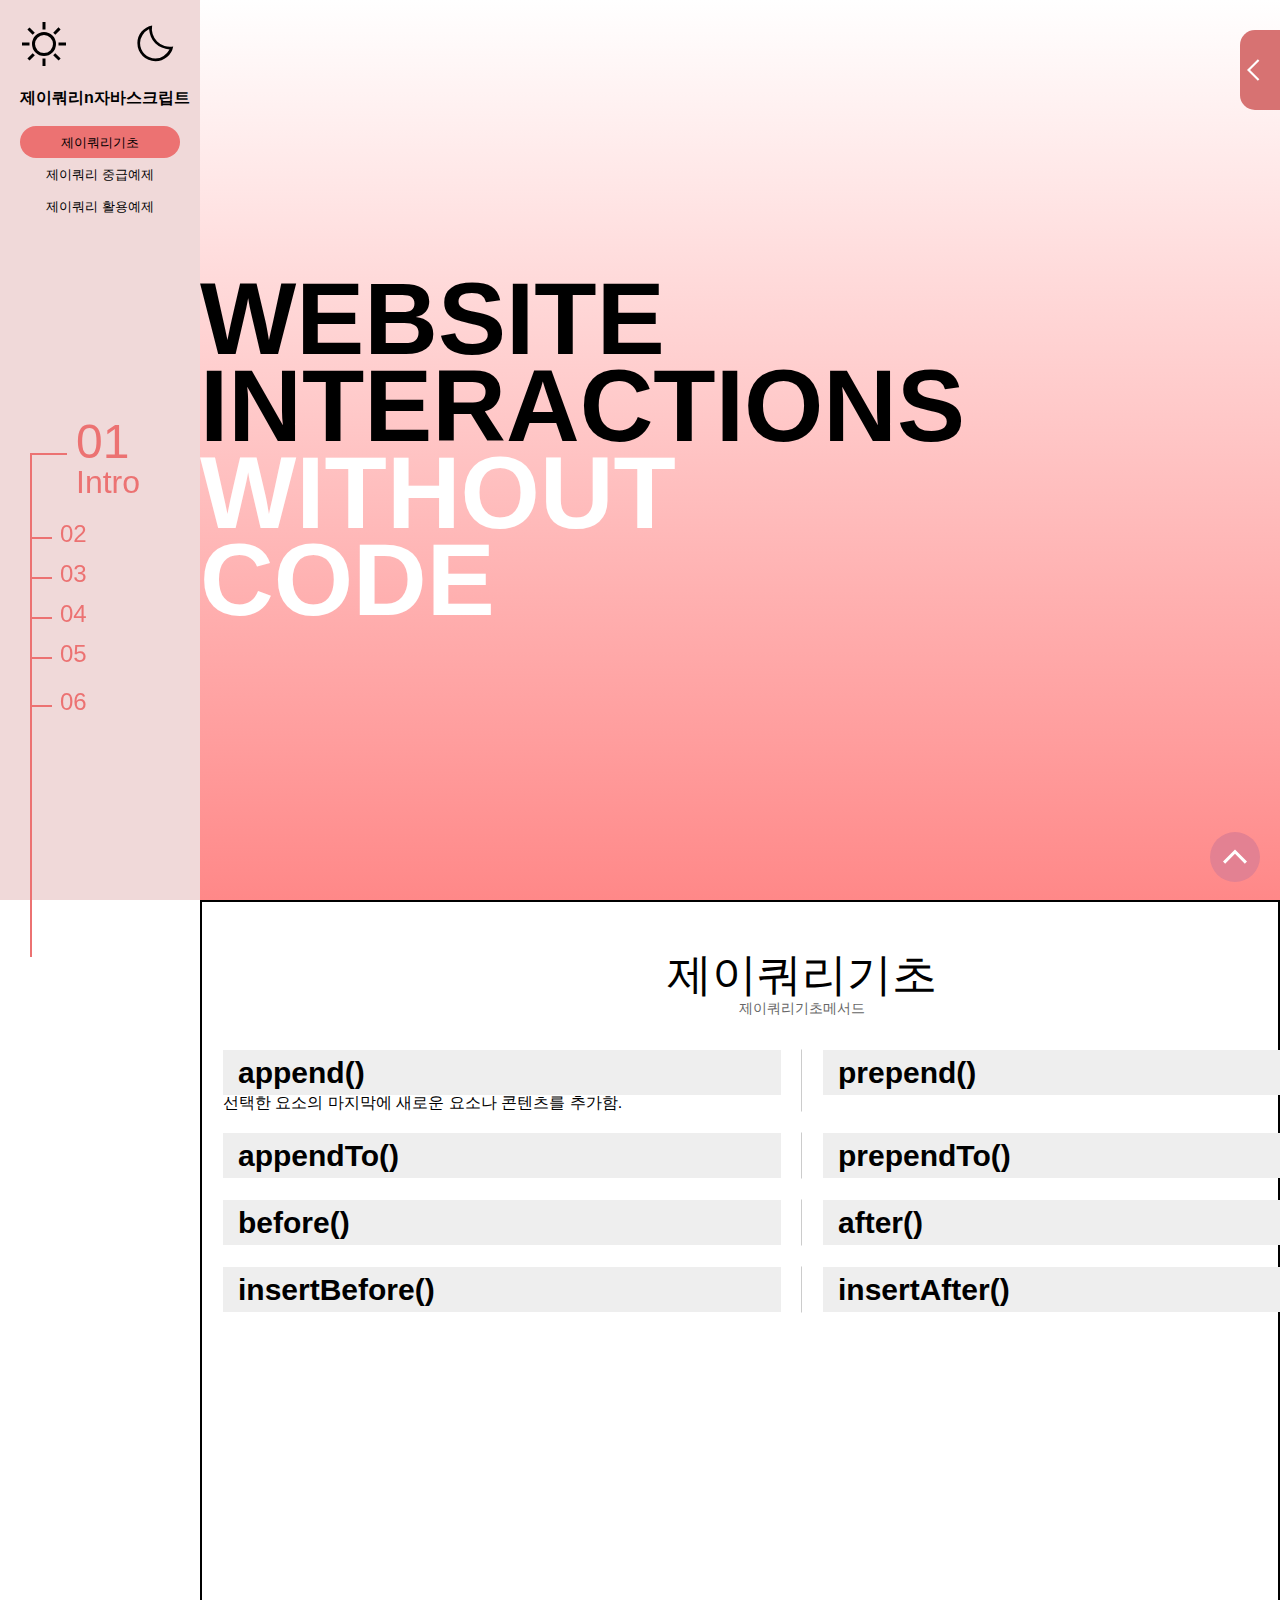
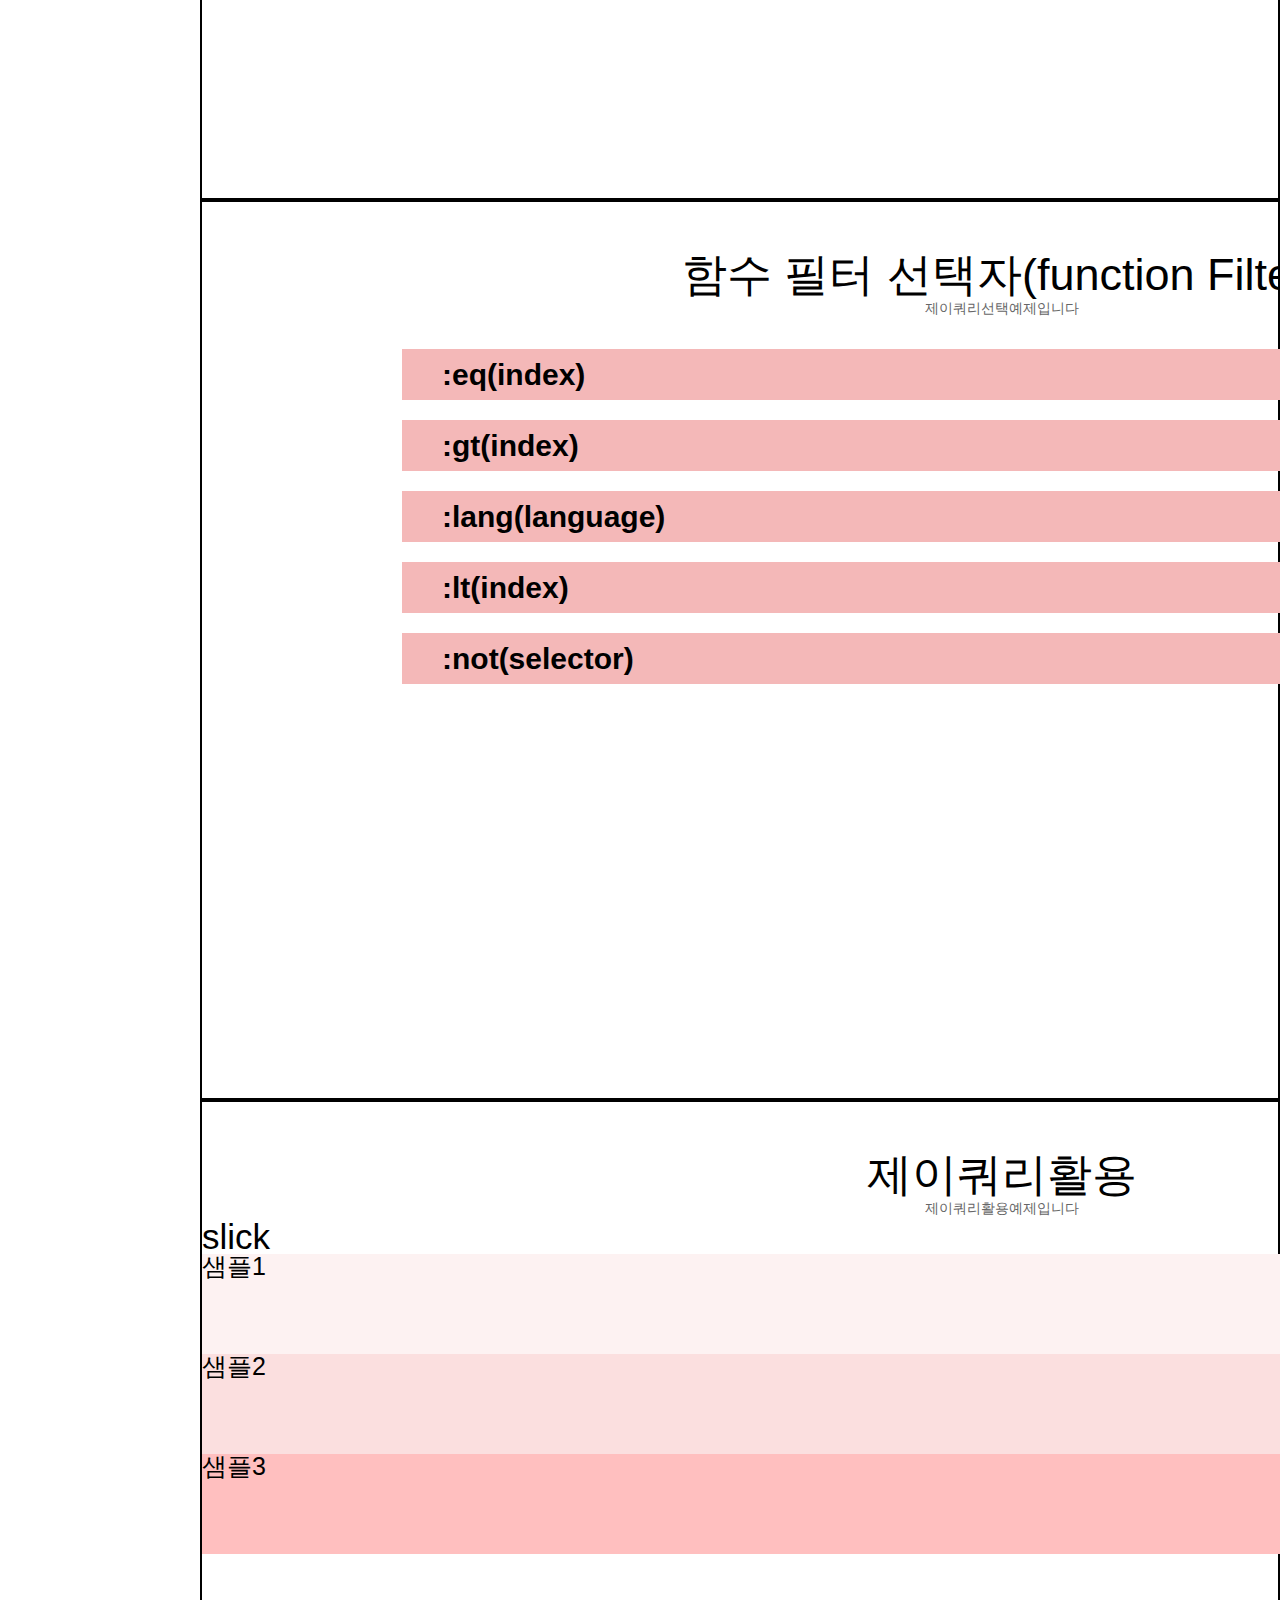
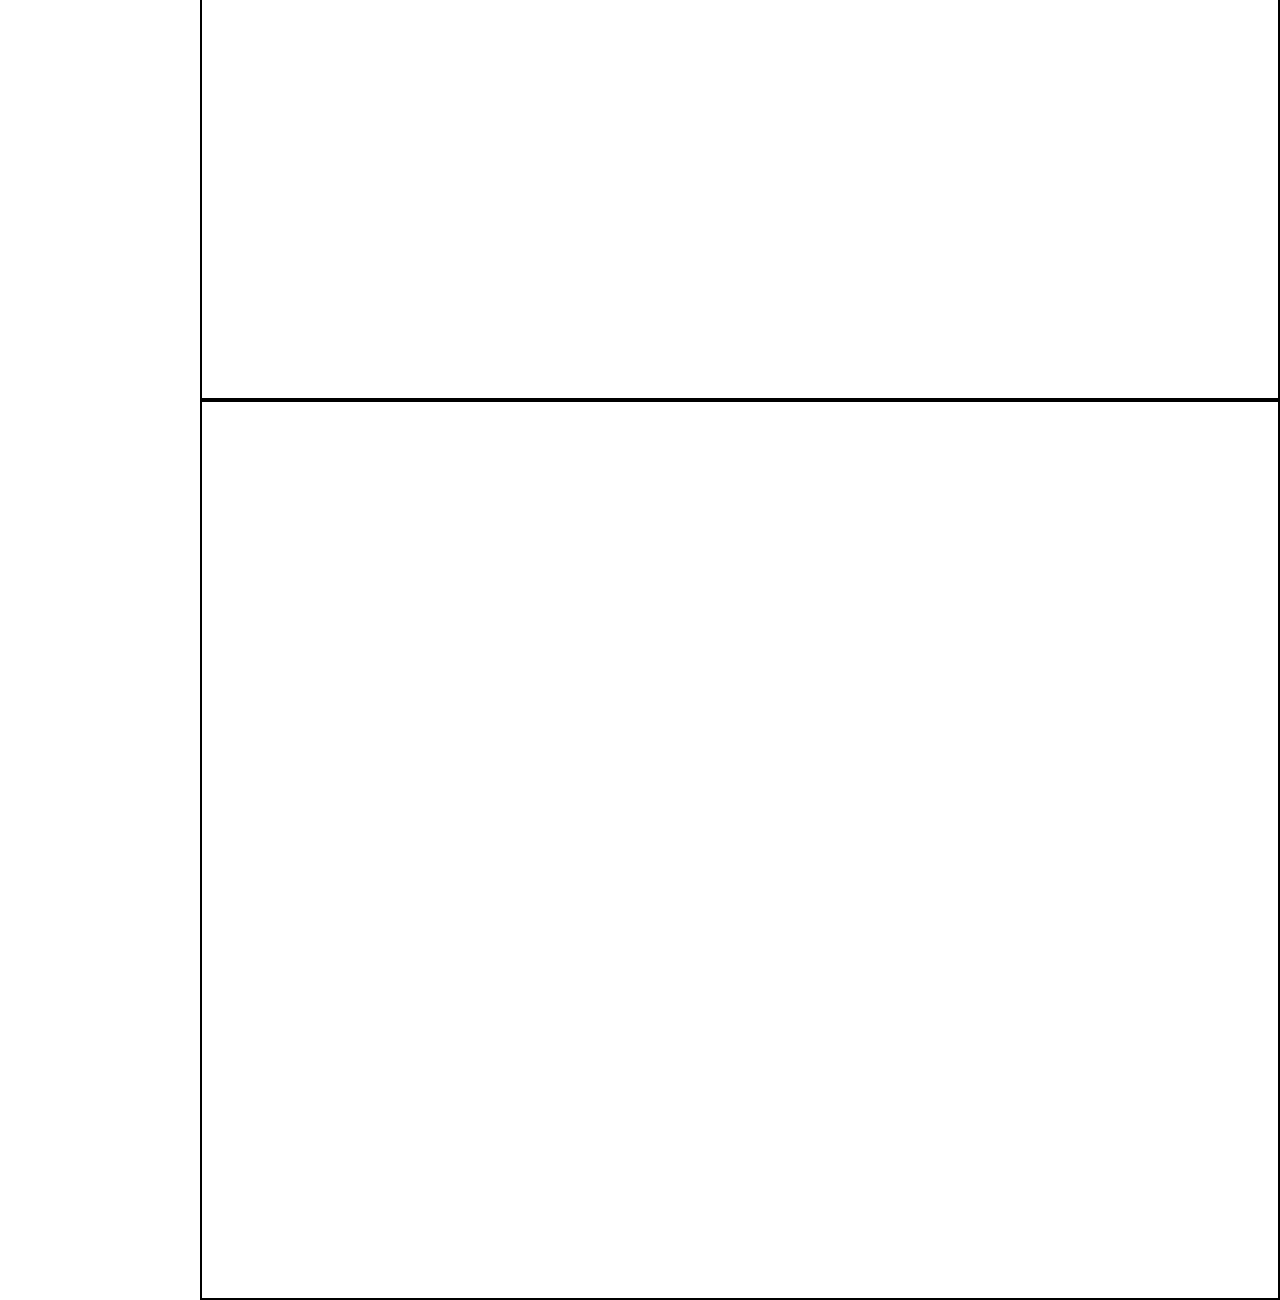
==== index.html @ 9b035a61 "Update and rename jquery.html to index.html" ====
<!DOCTYPE html>
<html lang="ko">
<head>
    <meta charset="UTF-8">
    <meta name="viewport" content="width=device-width, initial-scale=1.0">
    <title>제이쿼리n자바스크립트</title>
    <!--리셋cdn연결-->
    <link rel="stylesheet" href="https://cdn.jsdelivr.net/npm/reset-css@5.0.1/reset.css">
    <!--리셋파일연결-->
    <link rel="stylesheet" href="css/reset.css">
    <!--common.css-->
    <link rel="stylesheet" href="css/common.css">
    <!--style.css-->
    <link rel="stylesheet" href="css/style.css">
    <!--제이쿼리 cdn연결-->
    <!-- <script src="https://code.jquery.com/jquery-3.7.0.min.js" type="text/javascript"></script> -->
    <script src="https://cdnjs.cloudflare.com/ajax/libs/jquery/2.1.3/jquery.min.js"></script>
    <script type="text/javascript">
        $(document).ready(function(){
            // 첫번째 li에 클래스current를 붙이시오
            $(".gnb li:nth-child(1)").addClass("current");
            //li를 클릭하면 실행하시오 
            $(".gnb li").click(function(){
                //첫번째 li에 클래스 current를 붙이시오
                $(this).addClass("current"); //this는 클릭한 li
                //클릭한 대상을 제외한 나머지 형제요소의 클래스를 없애라
                $(this).siblings().removeClass("current"); //siblings()는 앞요소를 제외한 나머지 형제요소들
            });
            //aside의 button을 클릭하면 실행해주세요
            $("aside button").click(function(){
                $("aside").toggleClass("asideshow")
                $(this).toggleClass("buttonreverse")
            });
            //enb의 첫번째 li를 클릭하면 실행하시오(클릭한 대상에 클래스를 붙이시오(jo))
            $("ul.enb li:nth-child(1) a").click(function(){
                $("body main").addClass("ju");
                $("body main").removeClass("ya");
                return false
            });
            //enb의 두번째 li를 클릭하면 실행하시오(클릭한 대상에 클래스를 붙이시오(ya)
            $("ul.enb li:nth-child(2) a").click(function(){
                $("body main").addClass("ya");
                $("body main").removeClass("ju");
                return false
            });
            // 대메뉴클릭시 페이지슬라이딩
            $("header div.wrap ul.gnb li:nth-child(1) a").click(function(){
                $("html,body").animate({scrollTop:800},1500);
            //scrollTop은 스크롤바의 윗부분 / 2000 위치  / 1500 1.5초
            });
            $("header div.wrap ul.gnb li:nth-child(2) a").click(function(){
                $("html,body").animate({scrollTop:1727},1500);
            //scrollTop은 스크롤바의 윗부분 / 2000 위치  / 1500 1.5초
            });
            $("header div.wrap ul.gnb li:nth-child(3) a").click(function(){
                $("html,body").animate({scrollTop:2654},1500);
            //scrollTop은 스크롤바의 윗부분 / 2000 위치  / 1500 1.5초
            });
            $("a.top").click(function(){
                $("html,body").animate({scrollTop:0},1500);
                return false;
            });
            //basic의 p를 감추시오 hide();
            $("main #basic .wrap article ul.list li a p").hide();
            //basic의 h3을 클릭하면 실행하시오
            $("main #basic .wrap article ul.list li a h3").click(function(){
                $(this).next().slideToggle();
                // $(this).parent().parent().siblings().children().children("p").slideUp();
                $(this).parents("li").siblings().find("p").slideUp();
                //클릭한 요소의 li에 보더칼라지정
                $(this).parents("li").toggleClass("border-color");
                //클릭한요소 li이가 아닌 다른 형제 요소들의 클래스(border-color)를 없애시오
                $(this).parents("li").siblings().removeClass("border-color");
            });
            //basic의 a클릭시 새로고침 방지 return false
            $("main #basic .wrap article ul.list li a").click(function(){
                return false;
            });
            //basic의 첫번째 li를 보이게 해라 show()
            $("main #basic .wrap article ul.list li:nth-child(1) a p").show();
            ////basic의 h3에 hover하면 실행하시오(function 2개 배치)
            $("main #basic .wrap article ul.list li a h3").hover(
                function(){
                    //오버한 대상의 li에 border를 지정하시오(css이용)
                    $(this).parents("li").css("border","1px solid #999");
                },
                function(){
                    //오버한 대상의 li에 border 값을 none하시오
                    $(this).parents("li").css("border-color","none");
                }
            );
            
            //middle
            $("#middle .wrap article ul.list li p").hide();
            $("#middle .wrap article ul.list li h3").click(function(){
                $(this).next().slideToggle();  
                $(this).parents("li").siblings().find("p").slideUp();
                $(this).parents("li").toggleClass("border-color","#f4b8b8");
                $(this).parents("li").siblings().removeClass("border-color");
            });  
            $("#middle .wrap article ul.list li h3").click(function(){
                return false;
            }); 
            $("#middle .wrap article ul.list li").show();  
            $("#middle .wrap article ul.list li h3").hover(
                function(){
                    //오버한 대상의 li에 border를 지정하시오(css이용)
                    $(this).parents("li").css("border","1px solid #f4b8b8");
                },
                function(){
                    //오버한 대상의 li에 border 값을 none하시오
                    $(this).parents("li").css("border","none");
                }
            );
        });    
    </script>
    <!-- <script type="text/javascript" src="https://daks2k3a4ib2z.cloudfront.net/5317d67d660658b254000454/js/webflow.js?2f83b8326cc4c8f7327b5dba30444a37"></script> -->
    <!-- 슬릭 -->
    <link rel="stylesheet" type="text/css" href="http://cdn.jsdelivr.net/npm/slick-carousel@1.8.1/slick/slick.css"/>
    <link rel="stylesheet" type="text/css" href="http://cdn.jsdelivr.net/npm/slick-carousel@1.8.1/slick/slick-theme.css"/>
    <script type="text/javascript" src="http://cdn.jsdelivr.net/npm/slick-carousel@1.8.1/slick/slick.min.js"></script>
    <script>
        $(document).ready(function(){
            $('.slic').slick();
        });
    </script>
    <!-- 페이지 슬라이딩.사이트 도트 -->
    <link rel="stylesheet" href="css/timelinenav.css">
    <script src="https://maxcdn.bootstrapcdn.com/bootstrap/3.3.6/js/bootstrap.min.js"></script>
    <!-- <script src="js/smoothscroll.js"></script> -->
    <!-- portfolio -->
    <link rel="stylesheet" href="css/portfolio.css">
    <script src="js/portfolio.js"></script>
</head>
<body data-spy="scroll" data-target="#navbar-example">
    <header>
        <div class="wrap">
            <h1>제이쿼리n자바스크립트</h1>
            <ul class="gnb">
                <li><a href="#basic">제이쿼리기초</a></li>
                <li><a href="#middle">제이쿼리 중급예제</a></li>
                <li><a href="#use">제이쿼리 활용예제</a></li>
            </ul>
            <ul class="enb">
                <li><a href="" class="day">주간모드</a></li>
                <li><a href="" class="night">야간모드</a></li>
            </ul>
        </div>
    </header>
    <div id="title">
        <div class="wrap">
            <div class="main-heading-wrapper">
                <h2 data-ix="fade-in-heading">Website&nbsp;</h2>
                <h2 data-ix="fade-in-heading-2">Interactions</h2>
                <h2 class="without-code" data-ix="fade-in-heading-3">without</h2>
                <h2 class="without-code" data-ix="fade-in-heading-4">code</h2>
            </div>
        </div>
    </div>
    <main>
        <section id="basic">
            <div class="wrap padding50">
                <article class="flex flex-column flex-align-center">
                    <h2 class="h2">제이쿼리기초</h2>
                    <p class="p">제이쿼리기초메서드</p>
                    <ul class="list">
                        <li>
                            <a href="">
                                <h3>append()</h3>
                                <p>선택한 요소의 마지막에 새로운 요소나 콘텐츠를 추가함.</p>
                            </a>
                        </li>
                        <li>
                            <a href="">
                                <h3>prepend()</h3>
                                <p>선택한 요소의 처음에 새로운 요소나 콘텐츠를 추가함.</p>
                            </a>
                        </li>
                        <li>
                            <a href="">
                                <h3>appendTo()</h3>
                                <p>선택한 요소를 해당 요소의 마지막에 삽입함.</p>
                            </a>
                        </li>
                        <li>
                            <a href="">
                                <h3>prependTo()</h3>
                                <p>선택한 요소를 해당 요소의 처음에 삽입함.</p>
                            </a>
                        </li>
                        <li>
                            <a href="">
                                <h3>before()</h3>
                                <p>선택한 요소의 바로 앞에 새로운 요소나 콘텐츠를 추가함.</p>
                            </a>
                        </li>
                        <li>
                            <a href="">
                                <h3>after()</h3>
                                <p>선택한 요소의 바로 뒤에 새로운 요소나 콘텐츠를 추가함.</p>
                            </a>
                        </li>
                        <li>
                            <a href="">
                                <h3>insertBefore()</h3>
                                <p>선택한 요소를 해당 요소의 앞에 삽입함.</p>
                            </a>
                        </li>
                        <li>
                            <a href="">
                                <h3>insertAfter()</h3>
                                <p>선택한 요소를 해당 요소의 뒤에 삽입함.</p>
                            </a>
                        </li>
                    </ul>
                </article>
            </div>
        </section>
        <section id="middle">
            <div class="wrap padding50">
                <article class="flex flex-column flex-align-center">
                    <h2 class="h2">함수 필터 선택자(function Filter)</h2>
                    <p class="p">제이쿼리선택예제입니다</p>
                    <ul class="list">
                        <li class="">
                            <h3 class="h5">:eq(index)</h3>
                            <p class="p">$("div:eq(1)")<br />일치하는 집합 내의 인덱스 n에 있는 요소를 선택</p>
                        </li>
                        <li class="">
                            <h3 class="h5">:gt(index)</h3>
                            <p class="p">$("div:gt(2)")<br />일치하는 세트 내의 인덱스보다 큰 인덱스에서 모든 요소를 선택</p>
                        </li>
                        <li class="">
                            <h3 class="h5">:lang(language)</h3>
                            <p class="p">$("div:lang(en-us)")<br />지정된 언어의 모든 요소를 선택</p>
                        </li>
                        <li class="">
                            <h3 class="h5">:lt(index)</h3>
                            <p class="p">$("div:lt(4)")<br />일치하는 집합 내의 인덱스보다 작은 인덱스에서 모든 요소를 선택</p>
                        </li>
                        <li class="">
                            <h3 class="h5">:not(selector)</h3>
                            <p class="p">$("div:not(:checked)")<br />지정된 선택자와 일치하지 않은 모든 요소를 선택</p>
                        </li>
                    </ul>
                </article>
            </div>
        </section>
        <section id="use">
            <div class="wrap padding50">
                <article class="flex flex-column flex-align-center">
                    <h2 class="h2">제이쿼리활용</h2>
                    <p class="p">제이쿼리활용예제입니다</p>
                    <div class="slick">
                        <h3 class="h3">slick</h3>
                        <ul class="slic">
                            <li class="slic1">
                                <h4 class="h4">샘플1</h4>
                            </li>
                            <li class="slic2">
                                <h4 class="h4">샘플2</h4>
                            </li>
                            <li class="slic3">
                                <h4 class="h4">샘플3</h4>
                            </li>
                        </ul>
                    </div>
                </article>
            </div>
        </section>
        <section id="portfolio" class="gallery">
            <div class="wrap row">
                <ul>
                    <a href="#" class="close"></a>
                    <li>
                        <a href="#item02">
                            <img src="https://cdn.dribbble.com/users/545884/screenshots/3981307/lorena2.png" alt="">
                        </a>
                    </li>
        
                    <li>
                        <a href="#item02">
                            <img src="https://cdn.dribbble.com/users/545884/screenshots/3892302/contact.png" alt="">
                        </a>
                    </li>
        
                    <li>
                        <a href="#item02">
                            <img src="https://cdn.dribbble.com/users/545884/screenshots/4154721/dive--001.png" alt="">
                        </a>
                    </li>
                    <li>
                        <a class="image" href="#item01">
                            <img src="https://cdn.dribbble.com/users/545884/screenshots/4356121/darko--dr.jpg" alt="">
                        </a>
                    </li>
                    <li>
                        <a class="image" href="#item02">
                            <img src="https://cdn.dribbble.com/users/545884/screenshots/3695553/news.png" alt="">
                        </a>
                    </li>
                    <li>
                        <a class="image" href="#item01">
                            <img src="https://cdn.dribbble.com/users/545884/screenshots/4360101/liberosis_--_12.png" alt="">
                        </a>
                    </li>
                    <li>
                        <a class="image" href="#item01">
                            <img src="https://cdn.dribbble.com/users/545884/screenshots/3148799/technical-book.jpg" alt="">
                        </a>
                    </li>
                    <li>
                        <a class="image" href="#item01">
                            <img src="https://cdn.dribbble.com/users/545884/screenshots/2883479/cover.jpg" alt="">
                        </a>
                    </li>
                </ul>
            </div> <!-- / row -->
        
            <!-- Item 01 -->
            <div id="item01" class="port">
            
                <div class="row">
                    <div class="description">
                        <h1>Item 01</h1>
                        <p>Lorem ipsum dolor sit amet, consectetur adipiscing elit. Vivamus quis libero erat. Integer ac purus est. Proin erat mi, pulvinar ut magna eget, consectetur auctor turpis.</p>
                    </div>
        
                        <img src="https://cdn.dribbble.com/users/545884/screenshots/3981307/lorena2.png" alt="">
                    </div>
                </div> <!-- / row -->
        
            </div> <!-- / Item 02 -->
        
            <!-- Item 02 -->
            <div id="item02" class="port">
            
                <div class="row">
                    <div class="description">
                        <h1>Item 02</h1>
                        <p>Lorem ipsum dolor sit amet, consectetur adipiscing elit. Vivamus quis libero erat. Integer ac purus est. Proin erat mi, pulvinar ut magna eget, consectetur auctor turpis.</p>
                    </div>
                    <img src="https://cdn.dribbble.com/users/545884/screenshots/2883479/cover.jpg" alt="">
                </div> <!-- / row -->
        
            </div> <!-- / Item 02 -->
        
        </section>
        <nav class="nav__wrapper" id="navbar-example">
            <ul class="nav">
              <li role="presentation" class="active">
                <a href="#basic">
                  <span class="nav__counter">01</span>
                  <h3 class="nav__title">Intro</h3>
                </a>
              </li>
              <li role="presentation">
                <a href="#middle">
                  <span class="nav__counter">02</span>
                  <h3 class="nav__title">Section 2 Title</h3>
                </a>
              </li>
              <li role="presentation">
                <a href="#use">
                  <span class="nav__counter">03</span>
                  <h3 class="nav__title">Section 3 Title</h3>
                </a>
              </li>     
              <li role="presentation">
                <a href="#section4">
                  <span class="nav__counter">04</span>
                  <h3 class="nav__title">Section 4 Title</h3>
                </a>
              </li>       
              <li role="presentation">
                <a href="#section5">
                  <span class="nav__counter">05</span>
                  <h3 class="nav__title">Section 5 Title</h3>
                  <p class="nav__body">Sed sit amet justo sed odio tempus tempus. Vestibulum sed varius mi, sit amet condimentum lacus.</p>
                </a>
              </li>    
              <li role="presentation">
                <a href="#section6">
                  <span class="nav__counter">06</span>
                  <h3 class="nav__title">Section 6 Title</h3>
                </a>
              </li>
            </ul>
        </nav>
    </main>
    <aside class="">
        <button>

        </button>
    </aside>
    <footer>
        <a href="" class="top">맨위로가기</a>
    </footer>
</body>
</html>
---- css/common.css ----
/* 공통스타일 class */
body{
   font-family: 'Noto Sans KR', sans-serif;
}
.width-full{
   width: auto;
}
.height-full{
 height: 100%;
}
.wrap{
   width: 1600px;
   margin: 0 auto;
}
.hide{
   display:none; /*! / * 안보이게*\/ */
}
.rbox{
   width: 300px;
   height:300px;
   background-color: #eee;
   border-radius: 20px;
   text-align: center;
}
.bgimg{
   background-size: 61%;
   background-repeat: no-repeat;
   background-position-x: 86%;
   background-position-y: 10%;
}
.padding50{
   padding-top: 50px;
   padding-bottom: 50px;
}
.paddingT50{
   padding-top: 50px;
}

.paddingB50{
   padding-bottom: 50px;
}
.paddingB100{
   padding-bottom: 100px;
}
.paddingT100{
   padding-top: 100px;
}
.padding100{
   padding: 100px;
}
.marginT50{
   margin-top: 50px;
}
.marginT100{
   margin-top: 100px;
}
.marginB50{
   margin-bottom: 50px;
}
.marginB100{
   margin-bottom: 100px;
}
.flex{
   display: flex;
}
.flex-center{
   justify-content:center;
}
.flex-between{
   justify-content: space-between;
}
.flex-align-center{
   align-items: center;
}
.flex-column{
   flex-direction: column;
}
.text-center{
   text-align: center;
}
.h1{
   font-size: 55px;
}
.h2{
   font-size: 45px;
}
.h3{
   font-size: 35px;
}
.h4{
   font-size: 25px;
}
.h5{
   font-size: 20px;
}
.p{
   font-size: 14px;
   color: #666;
   line-height: 1.6;
  }
.block{
   display: block;
}
.more{
   width: 160px;
   height: 50px;
   background-color: transparent;
   display: inline-block;
   border: 1px solid black;
   transition: all 1s;
   text-align: center;
   line-height: 50px;
}
.moreCir{
   border-radius:50%;
   width: 40px;
   height: 40px;
   border: 1px solid;
   font-size: 0;
   display: flex;
   justify-content: center;
   align-items: center;
}
.moreCir::before{
   content: "";
   border-top: 1px solid;
   border-right: 1px solid;
   width: 10px;
   height: 10px;
   display: block;
   display: flex;
   transform: translateX(-3px) rotate(45deg);
}
.border-color{
   border-color: red; !important
}
---- css/style.css ----
body{
  overflow-x: hidden;
  padding-left: 200px;
}
.ju{
  background-color: #efefef;
}
.ya{
  background-color: #ccc;
}
header { 
  width: 200px;
  height: 100%;
  position: fixed;
  left: 0;
  top: 0;
  background-color: #f0d9d9;
  background: -moz-linear-gradient(top, #fff 0%, #f88 100%);
}
header div.wrap {
  width: auto;
  height: 100%;
  padding: 20px 0;
  box-sizing: border-box;
  display: flex;
  flex-direction: column;
  row-gap: 20px;
  padding-left: 20px;
  padding-right: 20px;
}
header div.wrap h1 {
 order: 2;
 font-weight: 800;
}
header div.wrap h1 a {
  
}
header div.wrap ul.gnb {
  order: 3;
  font-weight: 500;
}
header div.wrap ul.gnb li { 
  line-height: 2;
  text-align: center;
}
header div.wrap ul.enb {
  order: 1;
  display: flex;
  font-size: 13px;
  justify-content: space-between;
}
header div.wrap ul.gnb li a {
  font-size: 13px;
}

header div.wrap ul.enb li {
  font-size: 0;
  background-color: transparent;
  background-repeat: no-repeat;
}
header div.wrap ul.enb li a {
  line-height: 1.4;
  display: flex;
}
header div.wrap ul.enb li a.day{
  background-image: url(../img/ju.svg);
  width: 50px;
  height: 50px;
  background-color: transparent;
}
header div.wrap ul.enb li a.night{
  background-image: url(../img/ya.svg);
  width: 48px;
  height: 43px;
  background-color: transparent;
  background-size: contain;
}

/* 타이틀영역 */
#title{
  height: 900px;
  background: -webkit-gradient(linear, left top, left bottom, color-stop(0, #ffffff), color-stop(1, #ff8888));
	background: -moz-linear-gradient(top, #ffffff 0%, #ff8888 100%);
	background: -webkit-linear-gradient(top,  #ffffff 0%, #ff8888 100%);
	background: -o-linear-gradient(top,  #ffffff 0%, #ff8888 100%);
	background: -ms-linear-gradient(top,  #ffffff 0%, #ff8888 100%);
	background: linear-gradient(top,  #ffffff 0%, #ff8888 100%);
	filter: progid:DXImageTransform.Microsoft.gradient(startColorstr='#ffffff', endColorstr='#ff8888', gradientType=0);
  display: flex;
  flex-direction: column;
  justify-content: center;
}
#title .wrap{
  width: 1170px;
}
#title .wrap .main-heading-wrapper{
  
}
#title .wrap .main-heading-wrapper h2{
  position: relative;
  z-index: 1;
  margin-right: 0px;
  margin-left: 0px;
  font-family: "Montserrat", sans-serif;
  color: black;
  font-size: 102px;
  line-height: 87px;
  font-weight: 800;
  text-transform: uppercase;
}
#title .wrap .main-heading-wrapper h2.without-code{
  color: white;
}
main {
  height: 300%;
  background-color: transparent;
  transition: all 1s;
}
main section{
  min-height: calc(100% / 3);
  border: 2px solid;
  box-sizing: border-box;
}
aside {
  position: absolute;
  right: -170px;
  top: 30px;
  width: 170px;
  min-height: 300px;
  background-color: #d77272;
  transition: all 1s;
}
aside button { 
  all: unset;
  width: 40px;
  height: 80px;
  position: absolute;
  left: -40px;
  background-color: dimgrey;
  background-image: url(../img/leftarrow.svg);
  width: 40px;
  height: 80px;
  position: absolute;
  left: -40px;
  background-color: #d77272;
  background-image: url(../img/back.svg);
  background-repeat: no-repeat;
  background-position: center; 
  border-radius: 15px 0 0 15px;
  background-size: 65%;
  cursor: pointer;
}
a.top{
  background-color: #e38192;
  background-image: url(../img/top.svg);
  width: 50px;
  height: 50px;
  border-radius: 50%;
  font-size: 0;
  background-position: center;
  background-repeat: no-repeat;
  position: fixed;
  right: 20px;
  bottom: 18px;
  display: block;
}
.buttonreverse{
  background-image: url(../img/forward.svg);
}
.current{
  background-color: #ec7272;
  color: black;
  border-radius: 50px;
  text-align: center;
}
.current a{
  color:  black !important;
}
.asideshow{
  right: 0;
}
/* basic */

main #basic {
  
}
main #basic .wrap {
  width: 1200px;
}
main #basic .wrap article {
  
}
main #basic .wrap article h2 {
  
}
main #basic .wrap article > p {
  
}
main #basic .wrap article ul.list {
  display: flex;
  flex-wrap: wrap;
  row-gap: 20px;
  margin-top: 30px;
}

main #basic .wrap article ul.list li {
  width: calc(100% / 2);
  padding: 0 20px;
  box-sizing: border-box;
  transition: all 0.7s;
  border: 1px solid transparent;
}
main #basic .wrap article ul.list li:nth-child(2n+1){
  border-right:1px solid #ccc;
}
  
main #basic .wrap article ul.list li a {
  
}
main #basic .wrap article ul.list li a h3 {
  background-color: #eee;
  line-height: 1.5;
  padding-left: 15px;
  font-size: 30px;
  font-weight: bold;
}
main #basic .wrap article ul.list li a p {
  
}

/* 활용 */
#use .slick {
  width: 100%;
}
#use .slick .slic{
  
}
#use .slick .slic li{
  height: 100px;
}
#use .slick .slic li:nth-child(1){
  background-color: #fdf2f2;
}
#use .slick .slic li:nth-child(2){
  background-color: #fbdfdf;
}
#use .slick .slic li:nth-child(3){
  background-color: #ffbfbf;
}
#use .slick .slic li h4{
  
}

/* middle */
#middle {
  
}
#middle .wrap {
  
}
#middle .wrap article {
  
}
#middle .wrap article h2 {
  
}
#middle .wrap article p {
  
}
#middle .wrap article ul.list {
  width: 1200px;
  margin-top: 30px;
}
#middle .wrap article ul.list li {
  padding-bottom: 20px;
}
#middle .wrap article ul.list li h3 {
  background-color: #f4b8b8;
  font-size: 30px;
  font-weight: bold;
  line-height: 1.7;
  padding-left: 40px;
}
#middle .wrap article ul.list li p {
  padding-left: 40px;
  font-size: 16px;
}

;
  background-repeat: ;
;
  background-repeat: ;
;
  background-repeat: inherit;
;
  background-repeat: initial;
;
  background-repeat: no-repeat;
;
  background-repeat: no-repeat;
---- css/timelinenav.css ----
.nav__wrapper {
    position: fixed;
    height: 100%;
    padding: 30px;
    display: flex;
    flex-flow: column nowrap;
    justify-content: flex-end;
    left:0;
    bottom: 40px;
  }
  .nav {
    margin: 0 0 100px 30px;
  }
  .nav__counter {
    font-size: 24px;
    transition: all 0.15s ease-out;
  }
  .nav__title {
    font-size: 32px;
    font-weight: 300;
    margin: 0 0 0.25em;
    width: 300px;
    height: 0;
    overflow: hidden;
    opacity: 0;
    transition: height 0.3s ease-out, opacity 0.2s ease-out;
  }
  .nav__body {
    font-weight: 100;
    font-size: 18px;
    font-size: 18px;
    width: 300px;
    height: 0;
    overflow: hidden;
    opacity: 0;
    transition: height 0.3s ease-out, opacity 0.2s ease-out;
  }
  .nav li {
    position: relative;
    transition: all 0.3s ease-out;
    margin-bottom: 1em;
  }
  .nav li:after {
    content: "";
    display: block;
    border-left: 2px solid #EC7272;
    border-top: 2px solid #EC7272;
    height: 250px;
    width: 20px;
    position: absolute;
    left: -30px;
    top: 15px;
  }
  .nav li a {
    display: block;
    padding: 0;
    color: #EC7272;
    transition: all 0.15s ease-out;
  }
  .nav li a:hover {
    background-color: transparent;
    padding-left: 1em;
  }
  .nav li a:focus {
    background-color: transparent;
  }
  .nav li.active {
    pointer-events: none;
    padding-left: 1em;
  }
  .nav li.active:after {
    width: 35px;
    height: 400px;
    top: 35px;
  }
  .nav li.active .nav__counter {
    font-size: 48px;
  }
  .nav li.active .nav__title {
    height: 40px;
    opacity: 1;
    overflow: visible;
  }
  .nav li.active .nav__body {
    height: 100px;
    opacity: 1;
    overflow: visible;
  }
---- css/portfolio.css ----
.row {
  width: 100%;
  max-width: 1170px;
  margin: 0 auto;
  padding: 0;
  clear: both;
}
.row img {
  max-width: 100%;
  height: auto;
  padding: 0;
  margin: 0;
}
.gallery {
  padding: 40px 0 300px;
  position: relative;
  overflow: hidden;
  height: auto;
}
.gallery ul {
  padding-top: 50px;
  position: relative;
  display: flex;
  flex-wrap: wrap;
  gap: 20px;
}
.gallery ul li {
  margin-bottom: 20px;
  width: 23.2456140351%;
  position: relative;
}
.gallery ul li a {
  display: block;
  position: relative;
  width: 100%;
  height: 100%;
  margin: 0;
  padding: 0;
  line-height: 0;
}
.gallery ul li a:before {
  position: absolute;
  width: 32px;
  height: 32px;
  top: 40%;
  left: 50%;
  margin: -14px 0 0 -16px;
  background: url(data:image/svg+xml;utf8,%3C%3Fxml%20version%3D%221.0%22%20encoding%3D%22utf-8%22%3F%3E%0A%3C%21--%20Generator%3A%20Adobe%20Illustrator%2017.1.0%2C%20SVG%20Export%20Plug-In%20.%20SVG%20Version%3A%206.00%20Build%200%29%20%20--%3E%0A%3C%21DOCTYPE%20svg%20PUBLIC%20%22-//W3C//DTD%20SVG%201.1//EN%22%20%22http%3A//www.w3.org/Graphics/SVG/1.1/DTD/svg11.dtd%22%3E%0A%3Csvg%20version%3D%221.1%22%0A%09%20id%3D%22svg2%22%20xmlns%3Adc%3D%22http%3A//purl.org/dc/elements/1.1/%22%20xmlns%3Acc%3D%22http%3A//creativecommons.org/ns%23%22%20xmlns%3Ardf%3D%22http%3A//www.w3.org/1999/02/22-rdf-syntax-ns%23%22%20xmlns%3Asvg%3D%22http%3A//www.w3.org/2000/svg%22%20xmlns%3Asodipodi%3D%22http%3A//sodipodi.sourceforge.net/DTD/sodipodi-0.dtd%22%20xmlns%3Ainkscape%3D%22http%3A//www.inkscape.org/namespaces/inkscape%22%20inkscape%3Aversion%3D%220.48.4%20r9939%22%20sodipodi%3Adocname%3D%22icon-fullscreen.svg%22%0A%09%20xmlns%3D%22http%3A//www.w3.org/2000/svg%22%20xmlns%3Axlink%3D%22http%3A//www.w3.org/1999/xlink%22%20x%3D%220px%22%20y%3D%220px%22%20viewBox%3D%220%200%20960%20560%22%0A%09%20enable-background%3D%22new%200%200%20960%20560%22%20xml%3Aspace%3D%22preserve%22%3E%0A%3Csodipodi%3Anamedview%20%20borderopacity%3D%221%22%20pagecolor%3D%22%23ffffff%22%20bordercolor%3D%22%23666666%22%20objecttolerance%3D%2210%22%20gridtolerance%3D%2210%22%20guidetolerance%3D%2210%22%20showgrid%3D%22false%22%20fit-margin-top%3D%220%22%20fit-margin-left%3D%220%22%20inkscape%3Azoom%3D%227.375%22%20inkscape%3Acx%3D%22-5.1525424%22%20inkscape%3Acy%3D%2216%22%20id%3D%22namedview11%22%20inkscape%3Awindow-x%3D%22-8%22%20inkscape%3Awindow-y%3D%22-8%22%20fit-margin-right%3D%220%22%20inkscape%3Apageopacity%3D%220%22%20fit-margin-bottom%3D%220%22%20inkscape%3Awindow-width%3D%221366%22%20inkscape%3Awindow-height%3D%22706%22%20inkscape%3Awindow-maximized%3D%221%22%20inkscape%3Apageshadow%3D%222%22%20inkscape%3Acurrent-layer%3D%22svg2%22%3E%0A%09%3C/sodipodi%3Anamedview%3E%0A%3Cg%3E%0A%09%3Crect%20x%3D%22220%22%20y%3D%22260%22%20fill%3D%22%23FFFFFF%22%20width%3D%22536%22%20height%3D%2224%22/%3E%0A%3C/g%3E%0A%3Cg%3E%0A%09%3Crect%20x%3D%22476%22%20y%3D%224%22%20fill%3D%22%23FFFFFF%22%20width%3D%2224%22%20height%3D%22556%22/%3E%0A%3C/g%3E%0A%3C/svg%3E%0A) no-repeat;
  content: "";
  opacity: 0;
  z-index: 1;
  -webkit-transition: all 0.3s linear;
  -moz-transition: all 0.3s linear;
  transition: all 0.3s linear;
}
.gallery ul li a:hover:before {
  top: 50%;
  opacity: 1;
}
.gallery ul li a:after {
  position: absolute;
  width: 100%;
  top: 0;
  bottom: 0;
  background: rgba(0, 0, 0, 0.3);
  content: "";
  opacity: 0;
  -webkit-transition: all 0.3s linear;
  -moz-transition: all 0.3s linear;
  transition: all 0.3s linear;
}
.gallery ul li a:hover:after {
  opacity: 1;
}
.gallery img{
  max-width: 100%;
  height: auto;
}
.port {
  position: absolute;
  width: 100%;
  height: 100%;
  top: 0;
  left: 0;
  padding-top: 100px;
  background: #ffffff;
  background-color: #fafafa;
  z-index: 103;
  visibility: hidden;
  -webkit-transform: translateY(-100%);
  transform: translateY(-100%);
  border-bottom: 1px solid #d0d0d0;
  -webkit-transition: all 0.5s ease-in-out;
  -moz-transition: all 0.5s ease-in-out;
  transition: all 0.5s ease-in-out;
}
.port img {
  width: 50%;
}
.port .description {
  float: left;
  width: 50%;
  max-height: 100%;
  padding: 0 40px 40px;
  overflow: auto;
  box-sizing: border-box;
}
.port h1 {
  font-size: 35px;
  line-height: 2.3;
  padding: 0;
}
.port > * {
  opacity: 0;
  -webkit-transition: all 0.5s linear;
  -moz-transition: all 0.5s linear;
  transition: all 0.5s linear;
}
.port.item_open {
  visibility: visible;
  -webkit-transform: translateY(0%);
  transform: translateY(0%);
  -webkit-transition: all 0.4s ease-in-out;
  -moz-transition: all 0.4s ease-in-out;
  transition: all 0.4s ease-in-out;
}
.port > * {
  opacity: 1;
  -webkit-transition-delay: 0.5s;
  transition-delay: 0.5s;
}

.close {
  width: 21px;
  height: 21px;
  background: url(data:image/svg+xml;utf8,%3C%3Fxml%20version%3D%221.0%22%20encoding%3D%22utf-8%22%3F%3E%0A%3C%21--%20Generator%3A%20Adobe%20Illustrator%2017.1.0%2C%20SVG%20Export%20Plug-In%20.%20SVG%20Version%3A%206.00%20Build%200%29%20%20--%3E%0A%3C%21DOCTYPE%20svg%20PUBLIC%20%22-//W3C//DTD%20SVG%201.1//EN%22%20%22http%3A//www.w3.org/Graphics/SVG/1.1/DTD/svg11.dtd%22%3E%0A%3Csvg%20version%3D%221.1%22%0A%09%20id%3D%22svg2%22%20xmlns%3Adc%3D%22http%3A//purl.org/dc/elements/1.1/%22%20xmlns%3Acc%3D%22http%3A//creativecommons.org/ns%23%22%20xmlns%3Ardf%3D%22http%3A//www.w3.org/1999/02/22-rdf-syntax-ns%23%22%20xmlns%3Asvg%3D%22http%3A//www.w3.org/2000/svg%22%0A%09%20xmlns%3D%22http%3A//www.w3.org/2000/svg%22%20xmlns%3Axlink%3D%22http%3A//www.w3.org/1999/xlink%22%20x%3D%220px%22%20y%3D%220px%22%20viewBox%3D%220%200%2021%2021%22%0A%09%20enable-background%3D%22new%200%200%2021%2021%22%20xml%3Aspace%3D%22preserve%22%3E%0A%3Cg%20id%3D%22layer1%22%20transform%3D%22translate%280%2C-1031.3622%29%22%3E%0A%09%3Cpath%20id%3D%22path2987%22%20fill%3D%22none%22%20stroke%3D%22%23000000%22%20d%3D%22M0%2C1031.4l21%2C21%22/%3E%0A%09%3Cpath%20id%3D%22path2989%22%20fill%3D%22none%22%20stroke%3D%22%23000000%22%20d%3D%22M21%2C1031.4l-21%2C21%22/%3E%0A%3C/g%3E%0A%3C/svg%3E%0A%0A) no-repeat;
  position: absolute;
  right: 10px;
  top: -121px;
  opacity: 1;
  z-index: 1004;
  -webkit-transition: all 0.1s ease-in-out;
  -moz-transition: all 0.1s ease-in-out;
  transition: all 0.1s ease-in-out;
}
.item_open .close {
  opacity: 1;
  top: 0px;
  -webkit-transition: all 0.3s ease-in-out;
  -moz-transition: all 0.3s ease-in-out;
  transition: all 0.3s ease-in-out;
}
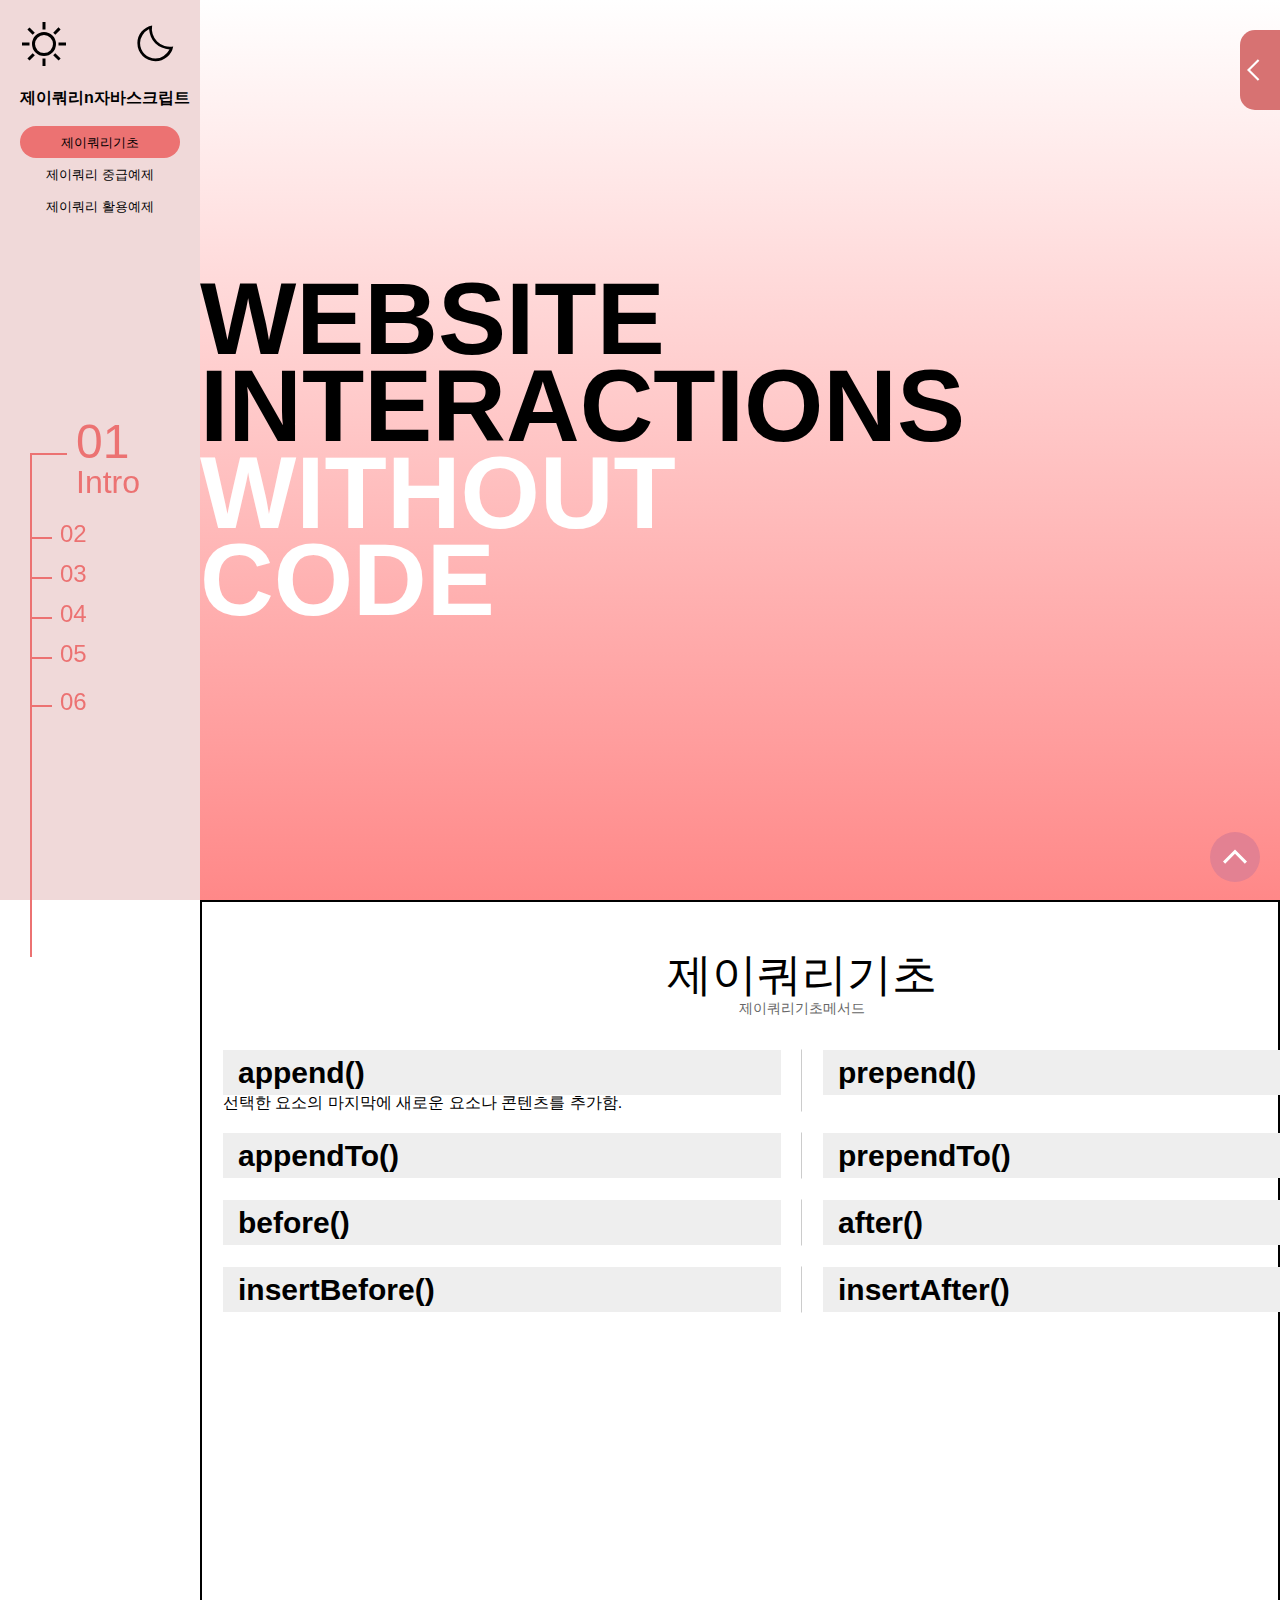
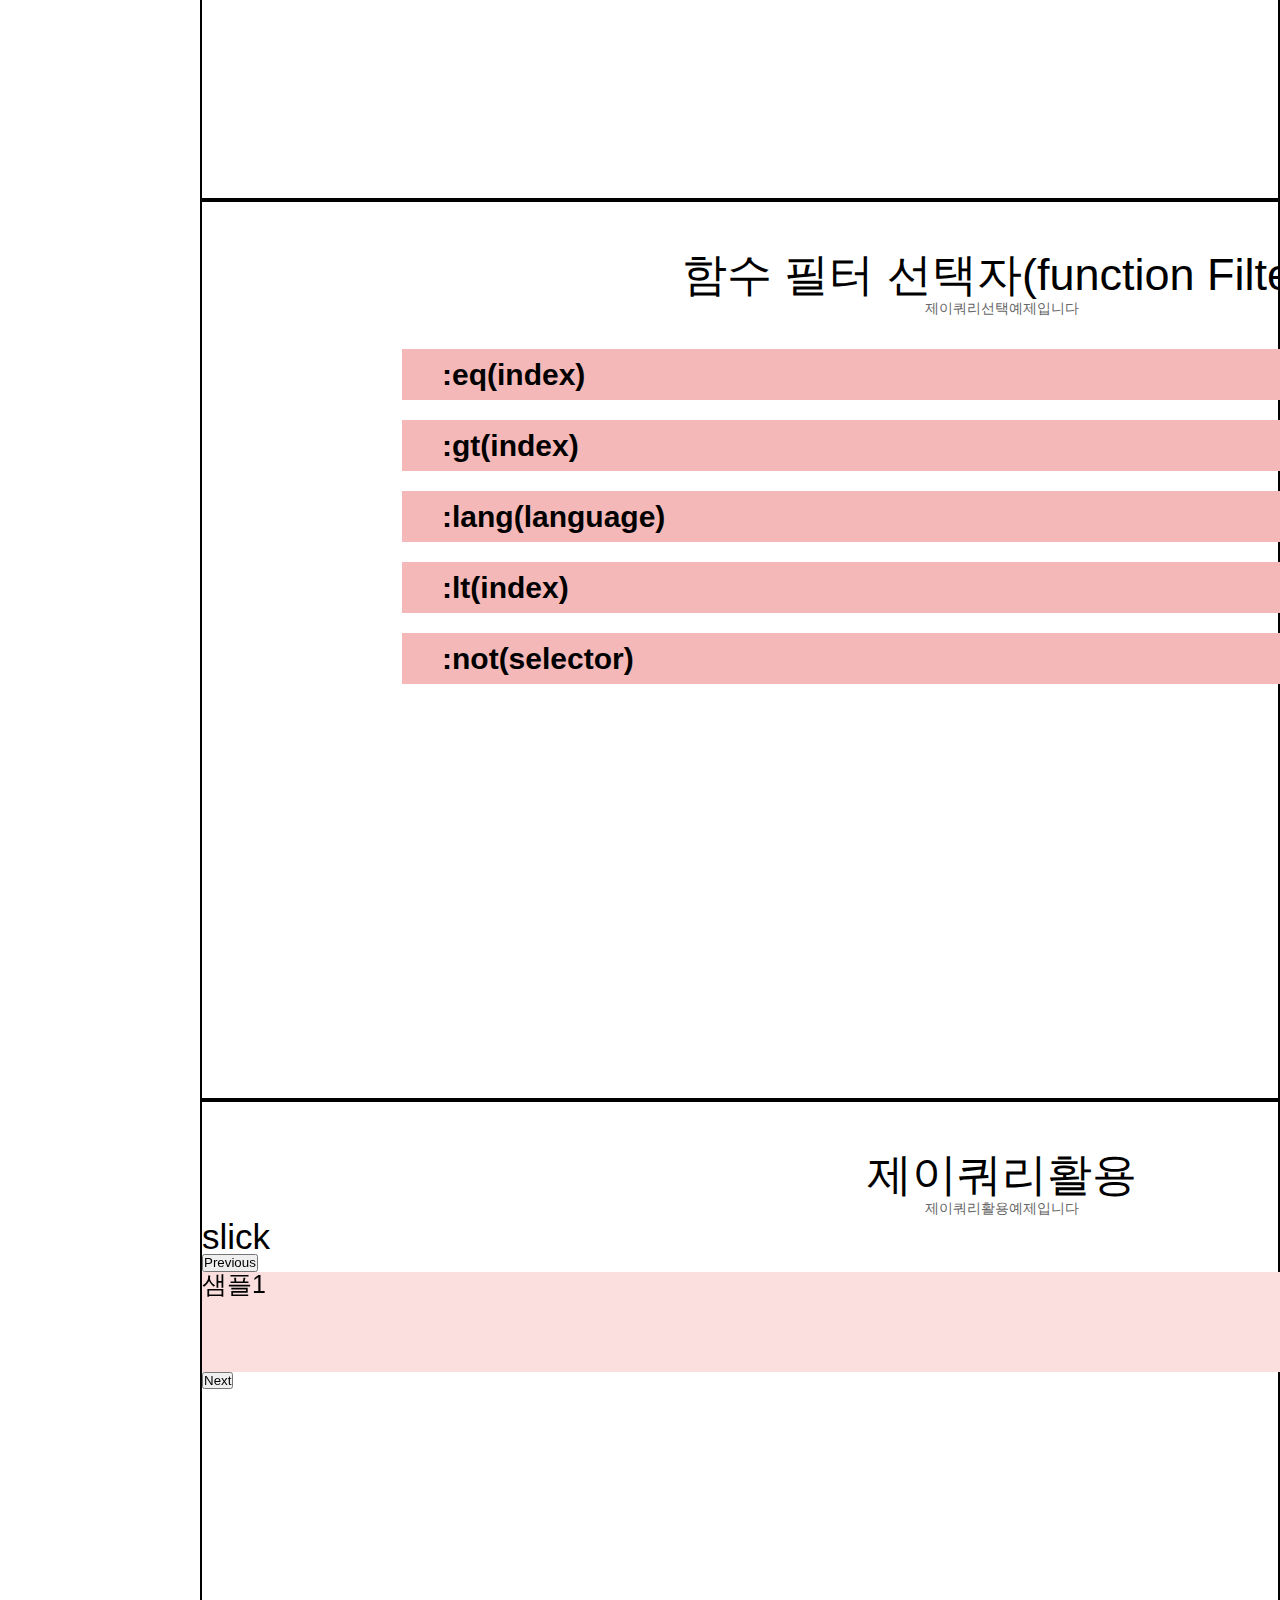
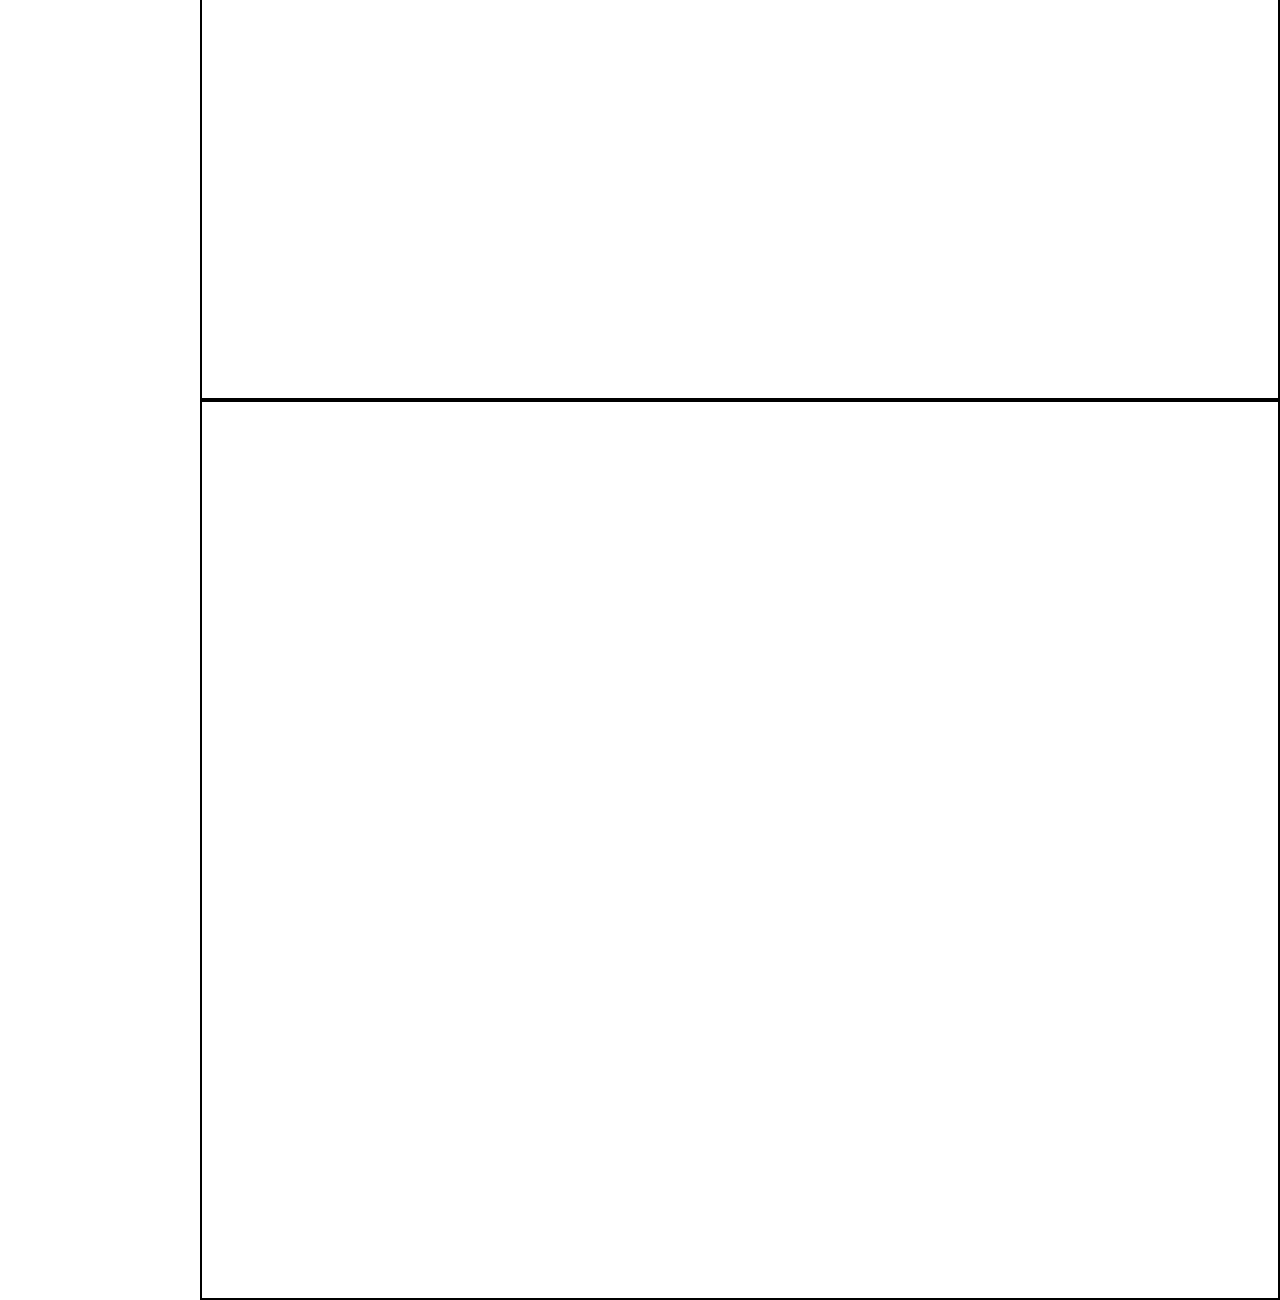
==== commit 133134e0: "Update index.html" ====
--- a/index.html
+++ b/index.html
@@ -116,9 +116,9 @@
     </script>
     <!-- <script type="text/javascript" src="https://daks2k3a4ib2z.cloudfront.net/5317d67d660658b254000454/js/webflow.js?2f83b8326cc4c8f7327b5dba30444a37"></script> -->
     <!-- 슬릭 -->
-    <link rel="stylesheet" type="text/css" href="http://cdn.jsdelivr.net/npm/slick-carousel@1.8.1/slick/slick.css"/>
-    <link rel="stylesheet" type="text/css" href="http://cdn.jsdelivr.net/npm/slick-carousel@1.8.1/slick/slick-theme.css"/>
-    <script type="text/javascript" src="http://cdn.jsdelivr.net/npm/slick-carousel@1.8.1/slick/slick.min.js"></script>
+    <link rel="stylesheet" type="text/css" href="slick/slick.css"/>
+    <link rel="stylesheet" type="text/css" href="slick-theme.css"/>
+    <script type="text/javascript" src="slick/slick.min.js"></script>
     <script>
         $(document).ready(function(){
             $('.slic').slick();
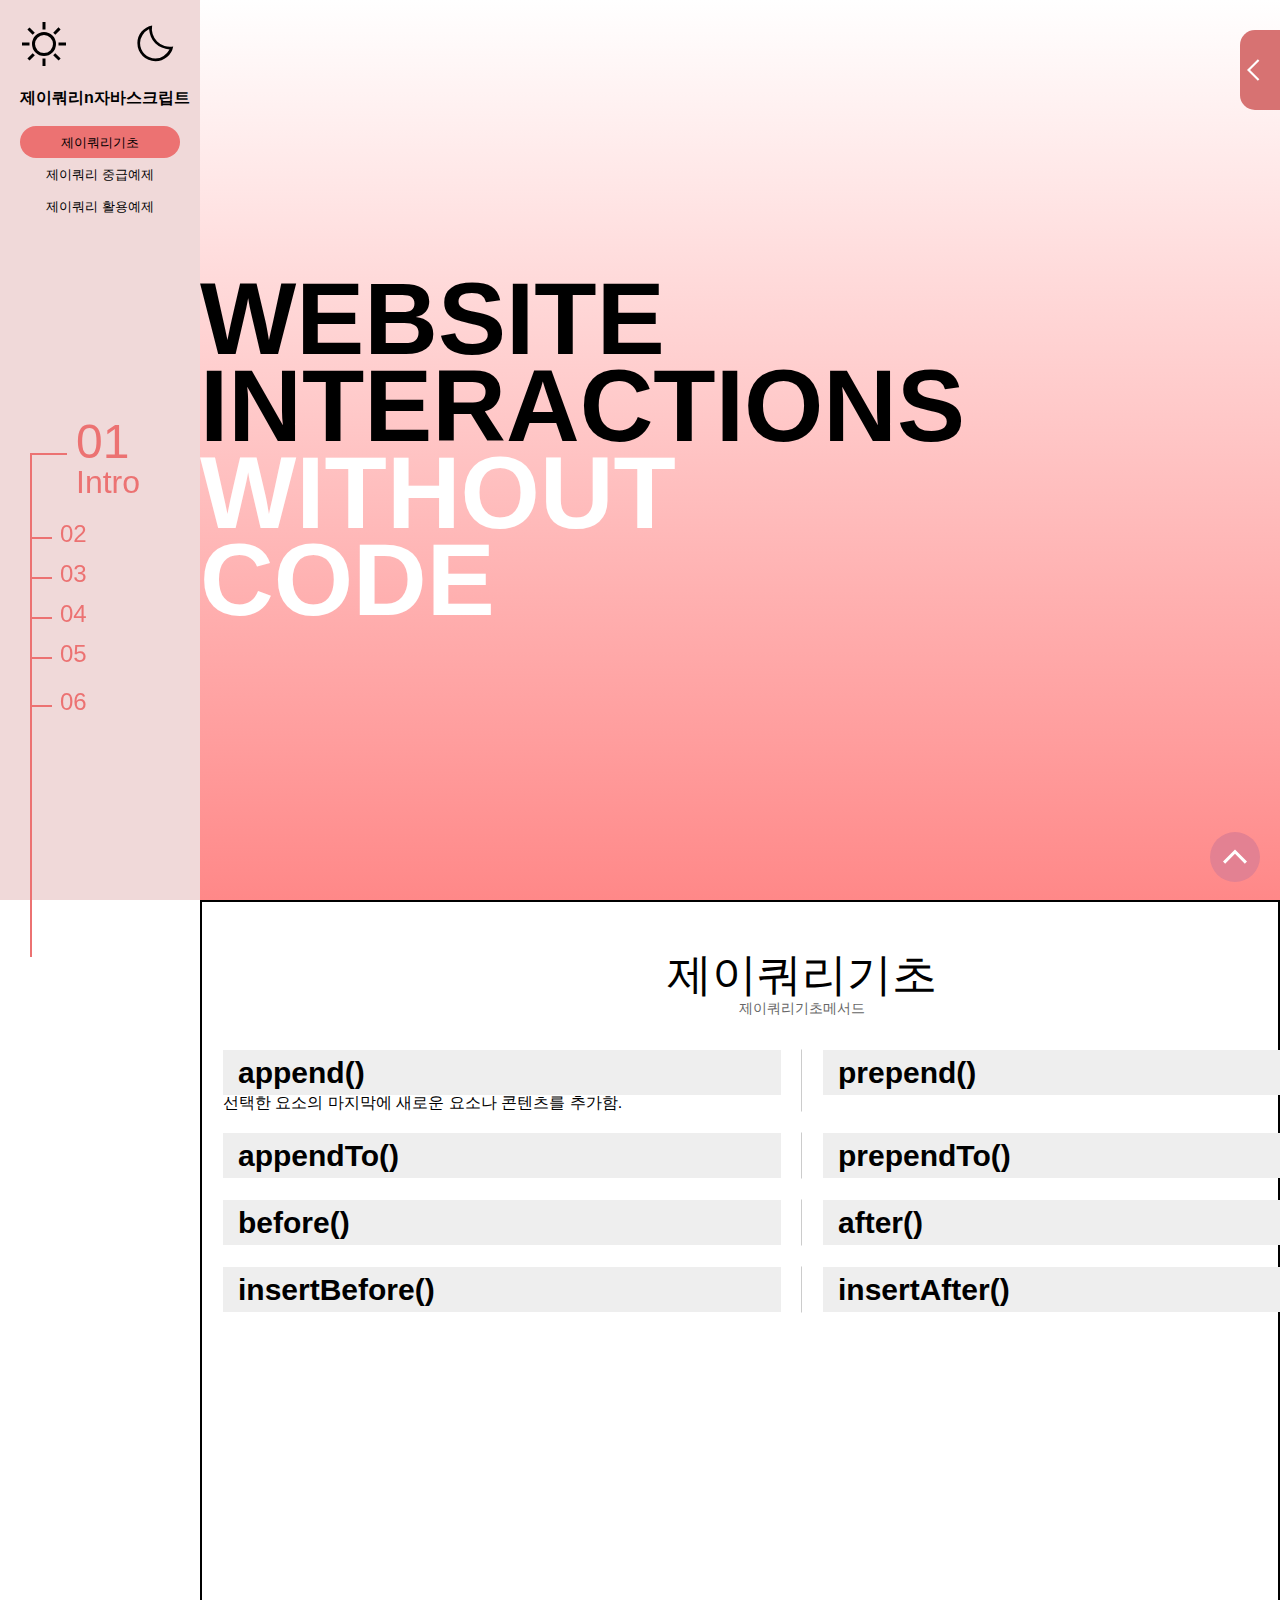
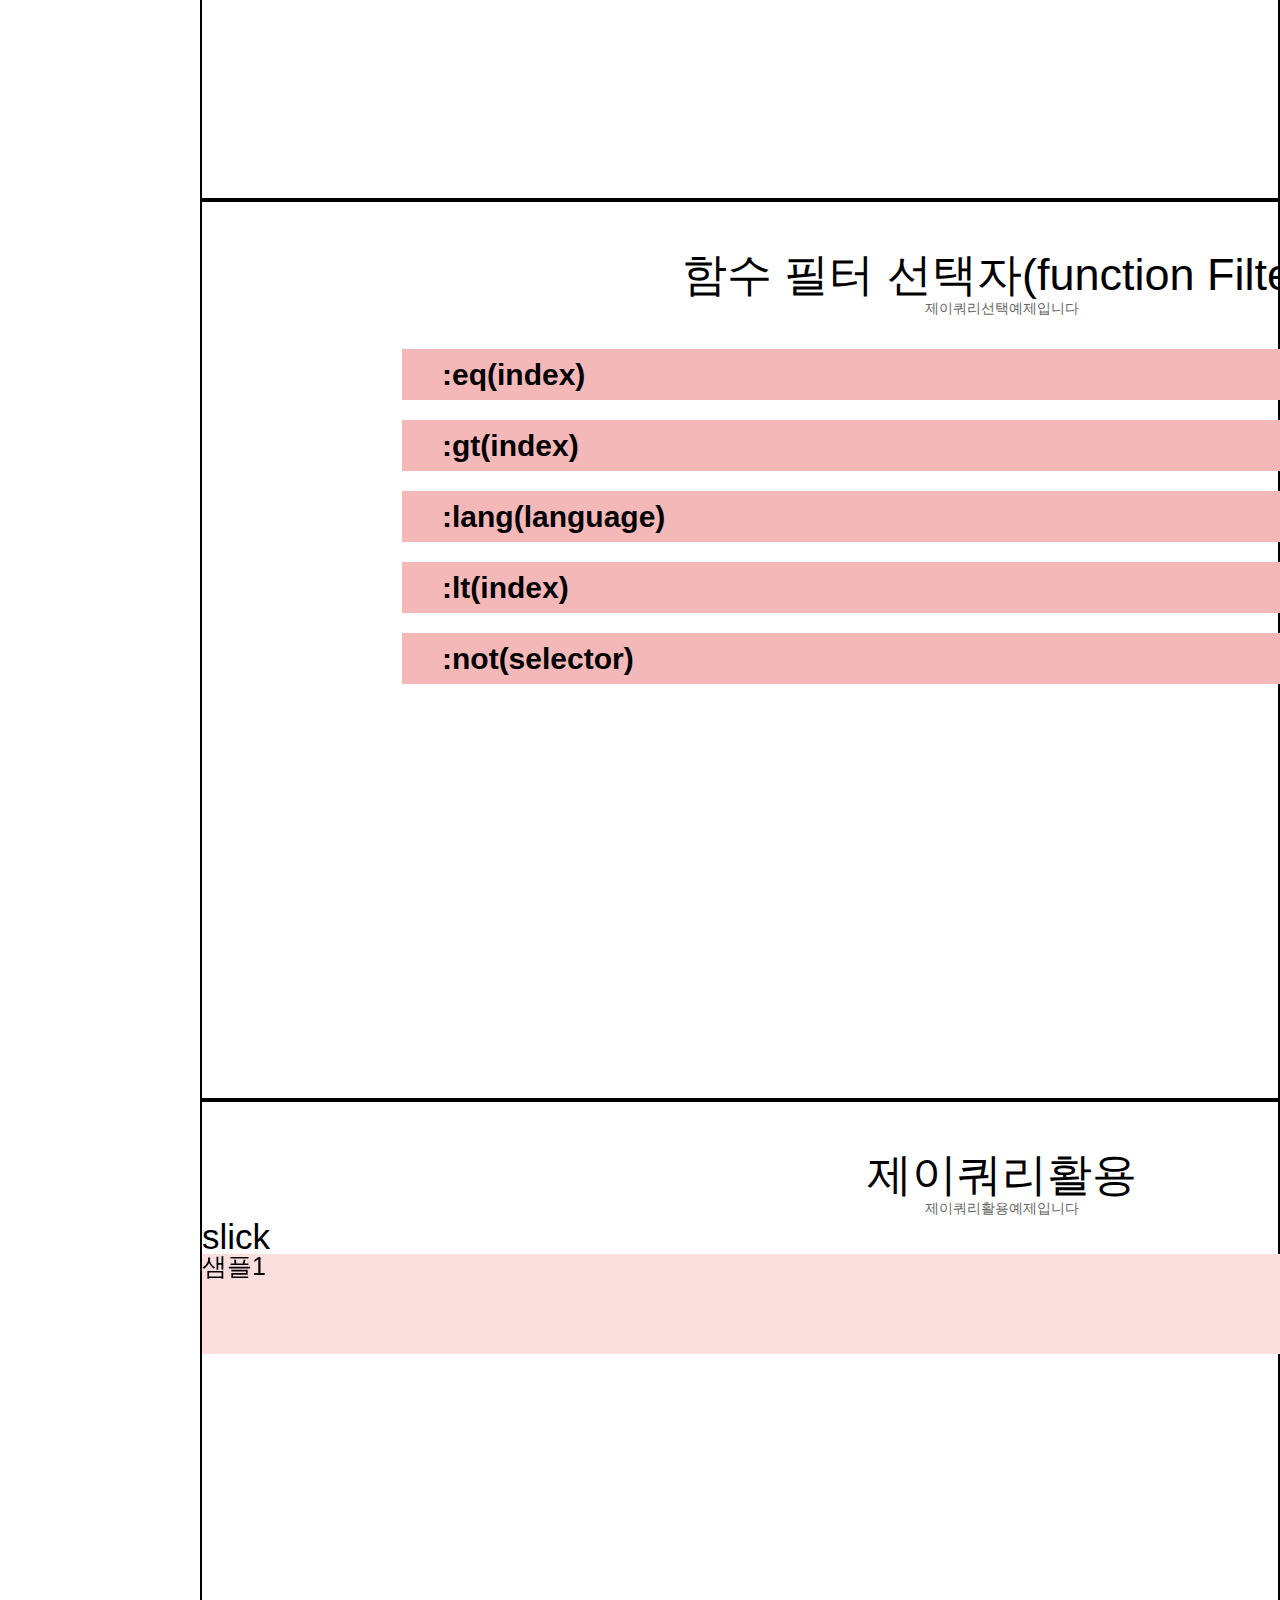
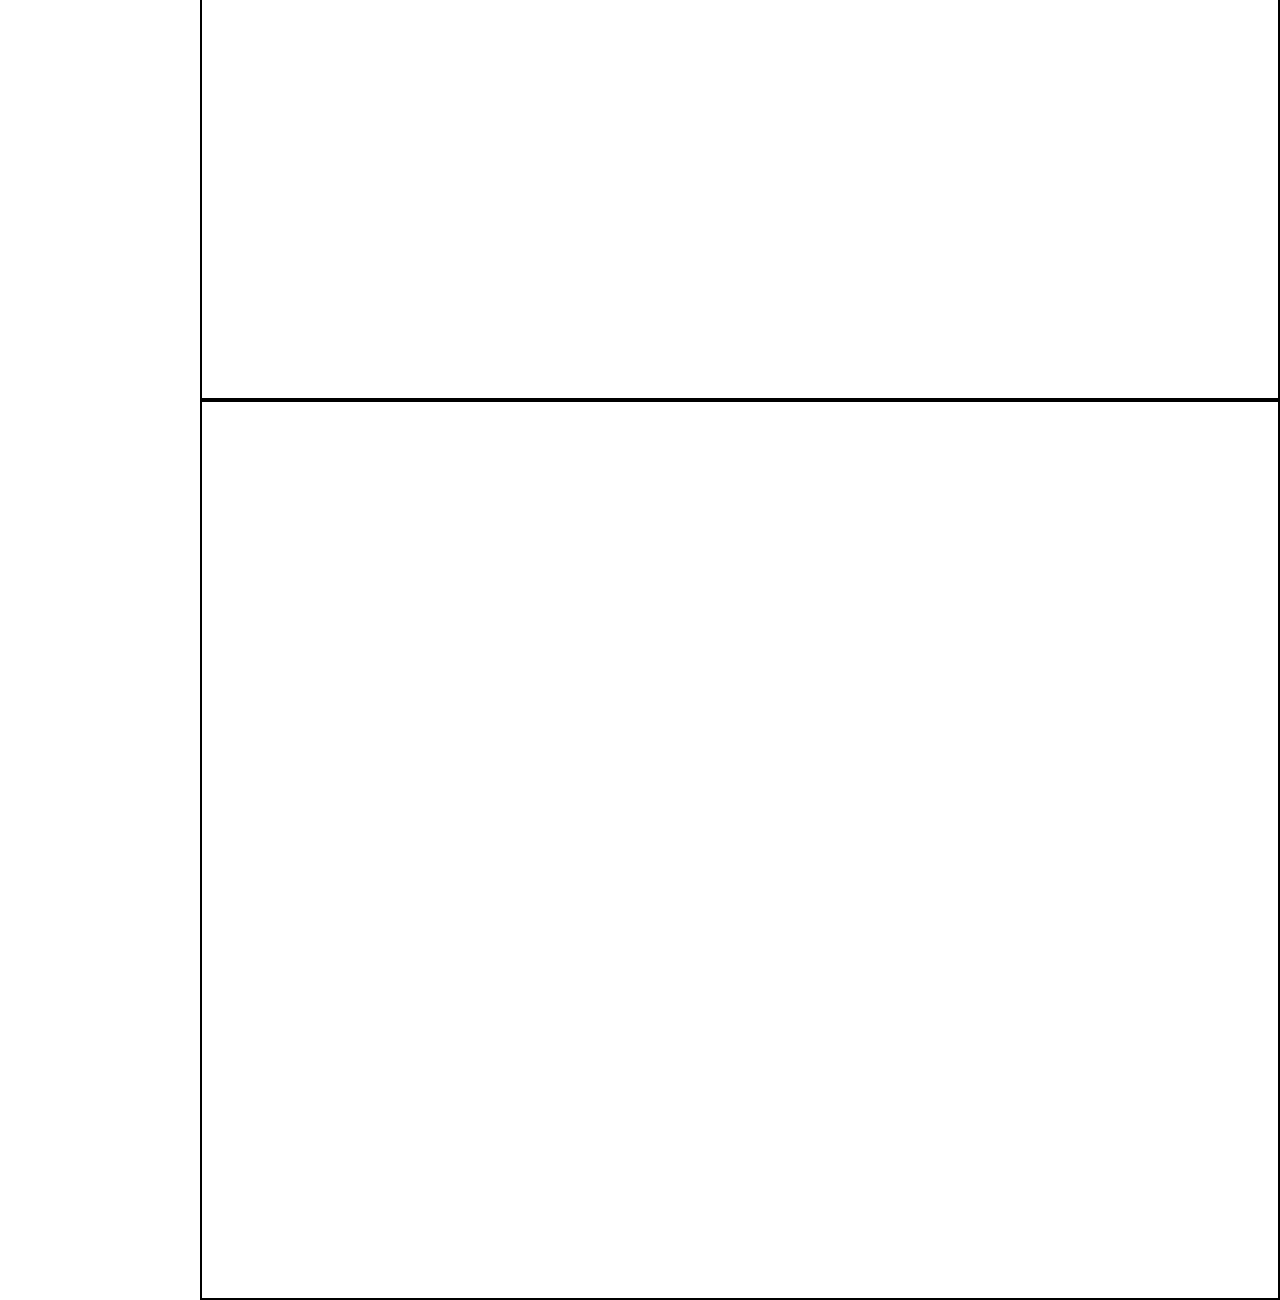
==== commit d5b85984: "Update index.html" ====
--- a/index.html
+++ b/index.html
@@ -117,7 +117,7 @@
     <!-- <script type="text/javascript" src="https://daks2k3a4ib2z.cloudfront.net/5317d67d660658b254000454/js/webflow.js?2f83b8326cc4c8f7327b5dba30444a37"></script> -->
     <!-- 슬릭 -->
     <link rel="stylesheet" type="text/css" href="slick/slick.css"/>
-    <link rel="stylesheet" type="text/css" href="slick-theme.css"/>
+    <link rel="stylesheet" type="text/css" href="slick/slick-theme.css"/>
     <script type="text/javascript" src="slick/slick.min.js"></script>
     <script>
         $(document).ready(function(){
